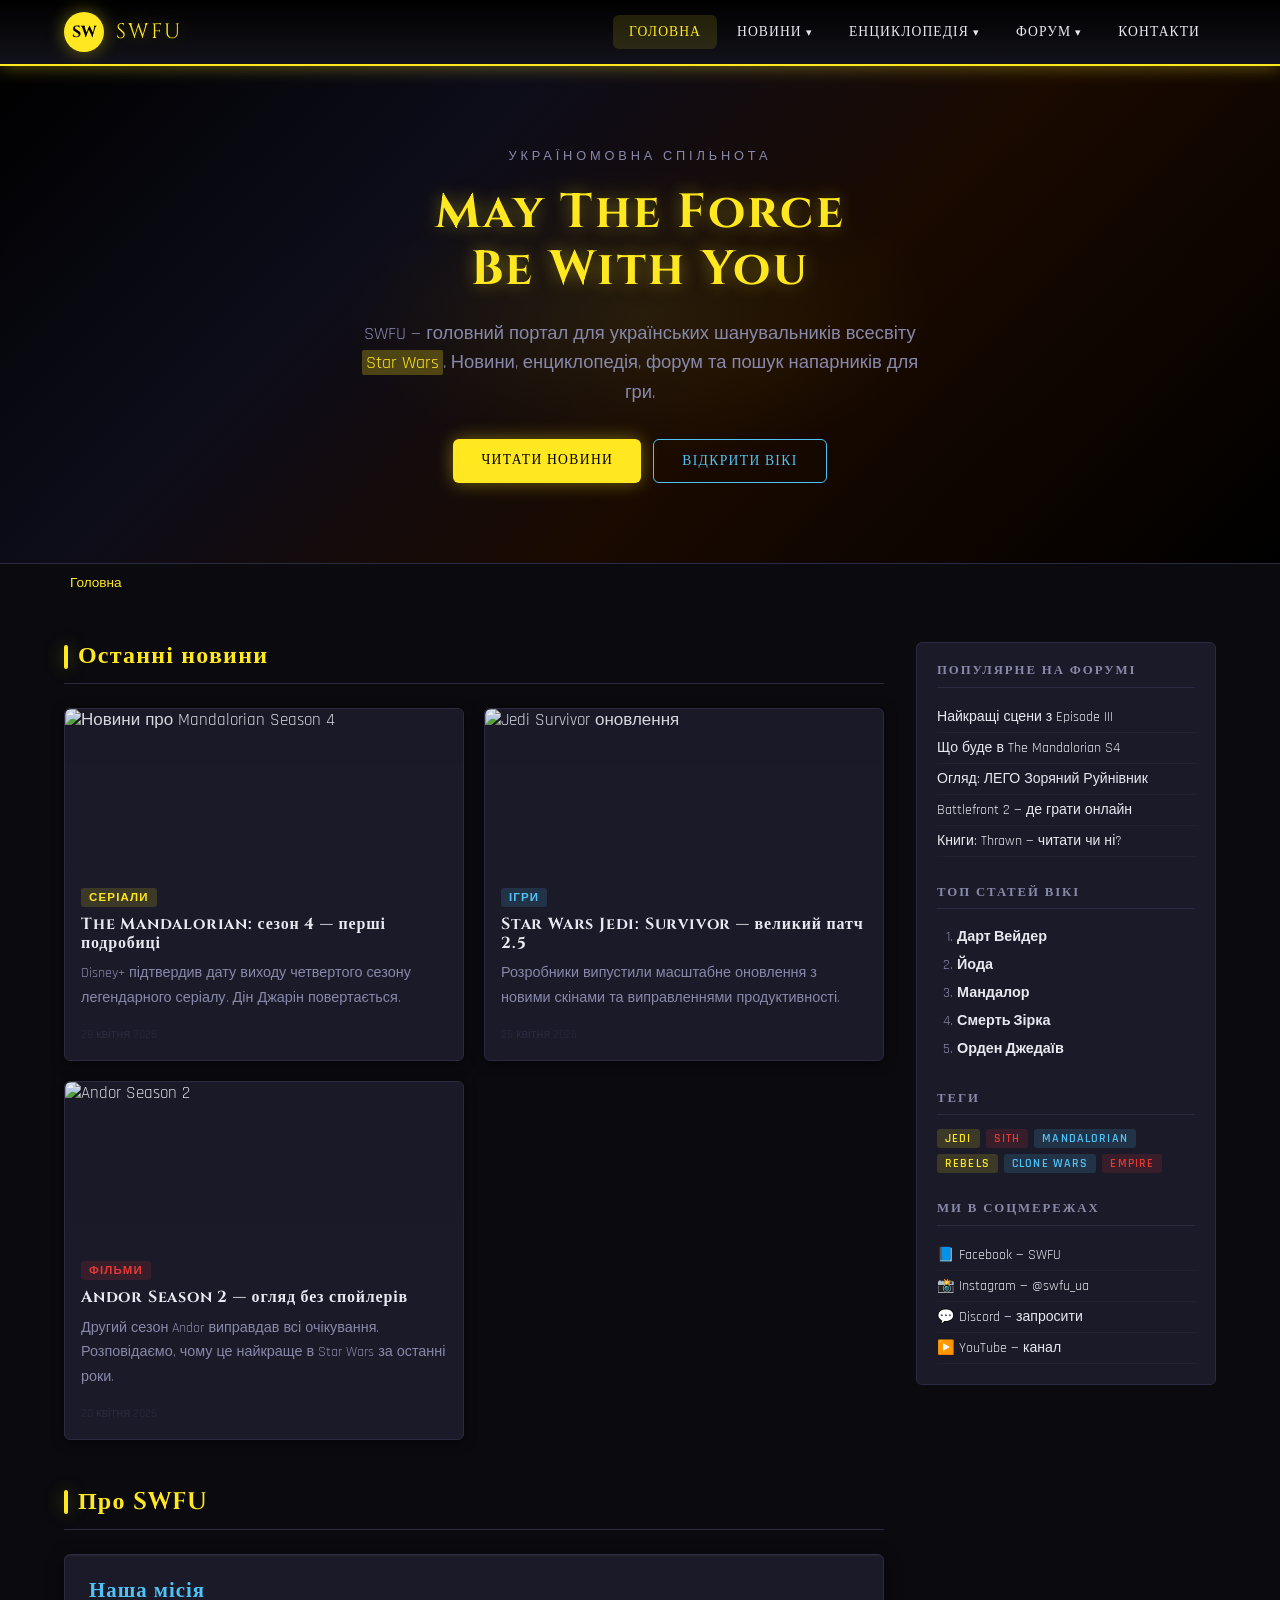
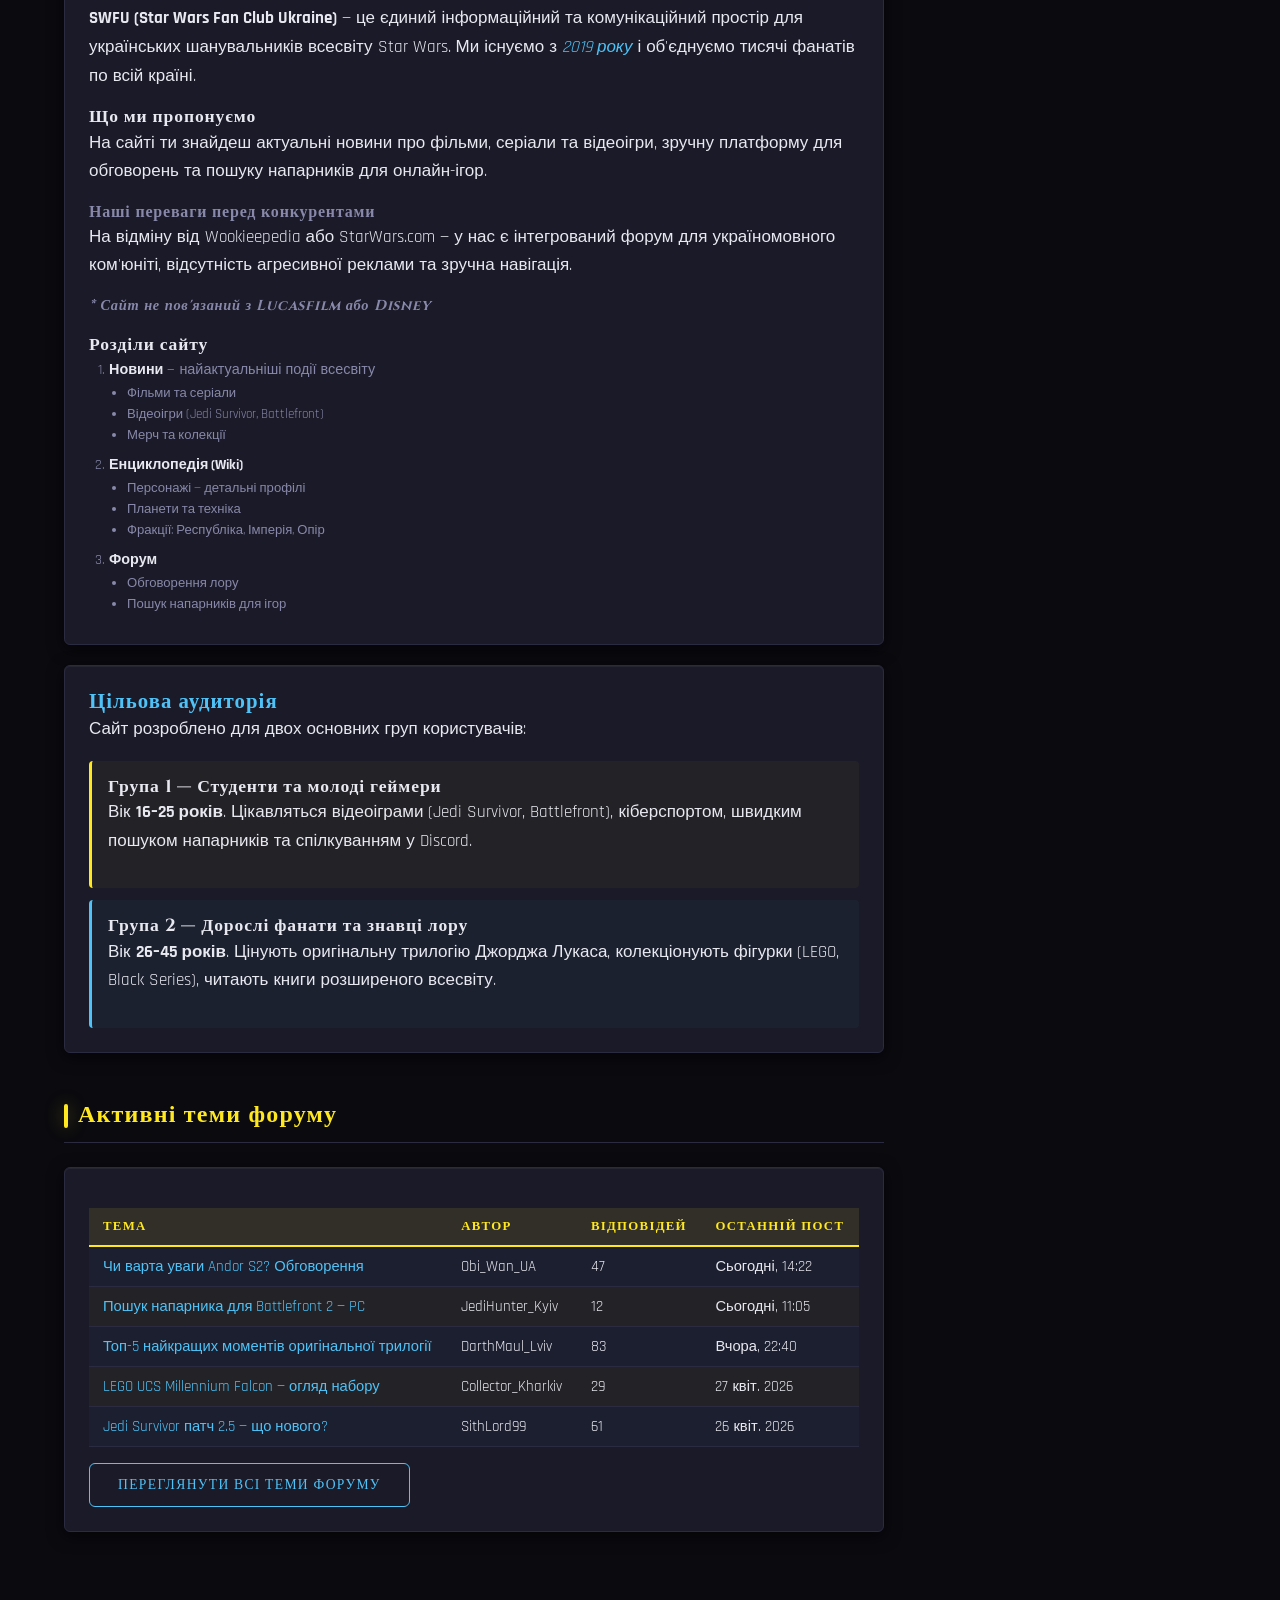
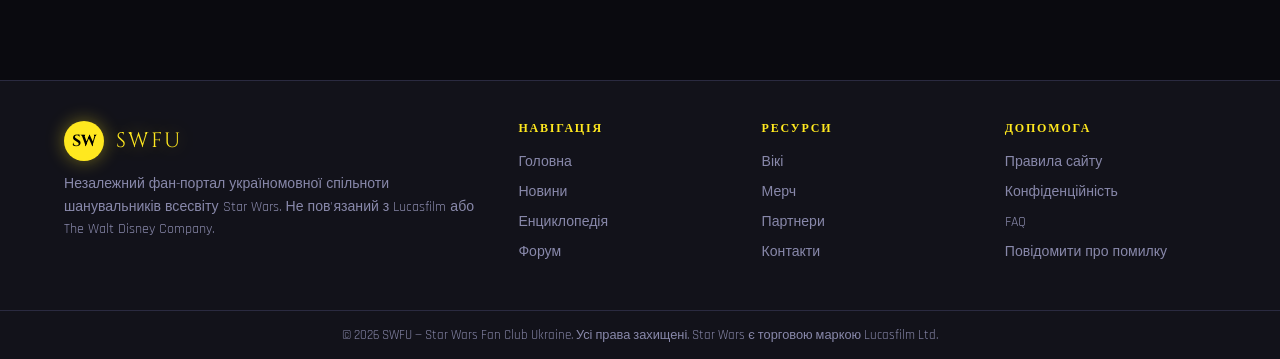
==== index.html @ 73c4479c "Add files via upload" ====
<!DOCTYPE html>
<html lang="uk">
<head>
  <!-- Мета-теги -->
  <meta charset="UTF-8">
  <meta name="viewport" content="width=device-width, initial-scale=1.0">
  <meta name="description" content="SWFU — офіційний фанклуб Star Wars в Україні. Новини, енциклопедія, форум для україномовної спільноти.">
  <meta name="keywords" content="Star Wars, Зоряні Війни, фанклуб, Україна, SWFU, Mandalorian, Jedi">
  <meta name="author" content="SWFU — Star Wars Fan Club Ukraine">
  <meta name="robots" content="index, follow">
  <meta property="og:title" content="SWFU — Star Wars Fan Club Ukraine">
  <meta property="og:description" content="Головний сайт україномовної спільноти шанувальників всесвіту Star Wars">
  <meta property="og:type" content="website">
  <meta http-equiv="X-UA-Compatible" content="IE=edge">

  <title>SWFU — Star Wars Fan Club Ukraine | Головна</title>

  <!-- Google Fonts -->
  <link rel="preconnect" href="https://fonts.googleapis.com">
  <link href="https://fonts.googleapis.com/css2?family=Cinzel:wght@400;700&family=Rajdhani:wght@400;500;600&display=swap" rel="stylesheet">

  <!-- Єдиний стиль для всіх сторінок -->
  <link rel="stylesheet" href="style.css">
</head>
<body>

  <!-- ШАПКА (header) -->
  <header class="site-header">
    <div class="header-inner">
      <a href="index.html" class="site-logo">
        <div class="logo-icon">SW</div>
        <span class="logo-text">SWFU</span>
      </a>

      <!-- НАВІГАЦІЯ з випадаючим меню (Блок 2) -->
      <nav class="site-nav" aria-label="Головне меню">
        <ul>
          <li>
            <a href="index.html" class="active">Головна</a>
          </li>

          <li class="has-dropdown">
            <a href="news.html">Новини</a>
            <ul class="dropdown">
              <li><a href="news.html#movies">Фільми та серіали</a></li>
              <li><a href="news.html#games">Відеоігри</a></li>
              <li><a href="news.html#merch">Мерч і колекції</a></li>
            </ul>
          </li>

          <li class="has-dropdown">
            <a href="wiki.html">Енциклопедія</a>
            <ul class="dropdown">
              <li><a href="wiki.html#characters">Персонажі</a></li>
              <li><a href="wiki.html#planets">Планети</a></li>
              <li><a href="wiki.html#factions">Фракції</a></li>
              <li><a href="wiki.html#tech">Техніка</a></li>
            </ul>
          </li>

          <li class="has-dropdown">
            <a href="index.html#forum">Форум</a>
            <ul class="dropdown">
              <li><a href="index.html#forum">Обговорення</a></li>
              <li><a href="index.html#forum">Пошук напарників</a></li>
            </ul>
          </li>

          <li>
            <a href="wiki.html#contact">Контакти</a>
          </li>
        </ul>
      </nav>
    </div>
  </header>

  <!-- HERO секція -->
  <section class="hero">
    <div class="hero-content">
      <p class="hero-eyebrow">Україномовна спільнота</p>
      <h1>May The Force<br>Be With You</h1>
      <p class="hero-lead intro-lead">
        SWFU — головний портал для українських шанувальників всесвіту
        <mark>Star Wars</mark>. Новини, енциклопедія, форум та пошук напарників для гри.
      </p>
      <div style="display:flex;gap:12px;justify-content:center;flex-wrap:wrap;">
        <a href="news.html" class="btn btn-primary">Читати новини</a>
        <a href="wiki.html" class="btn btn-outline">Відкрити вікі</a>
      </div>
    </div>
  </section>

  <!-- ХЛІБНІ КРИХТИ -->
  <nav class="breadcrumb" aria-label="Хлібні крихти">
    <span>Головна</span>
  </nav>

  <!-- ОСНОВНИЙ КОНТЕНТ -->
  <main class="site-main">
    <div class="content-with-sidebar">

      <!-- Ліва частина: основний контент -->
      <div>

        <!-- СЕКЦІЯ: Останні новини -->
        <section class="section" id="latest-news">
          <h2 class="section-title">Останні новини</h2>

          <div class="news-grid">

            <!-- Картка 1 -->
            <article class="news-card">
              <div class="news-card-media">
                <img
                  src="https://picsum.photos/seed/starwars1/400/200"
                  alt="Новини про Mandalorian Season 4"
                  class="news-card-img img-styled"
                  width="400" height="200">
              </div>
              <div class="news-card-body">
                <span class="news-card-tag badge badge-yellow">Серіали</span>
                <h3>The Mandalorian: сезон 4 — перші подробиці</h3>
                <p>Disney+ підтвердив дату виходу четвертого сезону легендарного серіалу. Дін Джарін повертається.</p>
                <span class="news-card-date">28 квітня 2026</span>
              </div>
            </article>

            <!-- Картка 2 -->
            <article class="news-card">
              <div class="news-card-media">
                <img
                  src="https://picsum.photos/seed/starwars2/400/200"
                  alt="Jedi Survivor оновлення"
                  class="news-card-img img-styled"
                  width="400" height="200">
              </div>
              <div class="news-card-body">
                <span class="news-card-tag badge badge-blue">Ігри</span>
                <h3>Star Wars Jedi: Survivor — великий патч 2.5</h3>
                <p>Розробники випустили масштабне оновлення з новими скінами та виправленнями продуктивності.</p>
                <span class="news-card-date">25 квітня 2026</span>
              </div>
            </article>

            <!-- Картка 3 -->
            <article class="news-card">
              <div class="news-card-media">
                <img
                  src="https://picsum.photos/seed/starwars3/400/200"
                  alt="Andor Season 2"
                  class="news-card-img img-styled"
                  width="400" height="200">
              </div>
              <div class="news-card-body">
                <span class="news-card-tag badge badge-red">Фільми</span>
                <h3>Andor Season 2 — огляд без спойлерів</h3>
                <p>Другий сезон Andor виправдав всі очікування. Розповідаємо, чому це найкраще в Star Wars за останні роки.</p>
                <span class="news-card-date">20 квітня 2026</span>
              </div>
            </article>

          </div>
        </section>

        <!-- СЕКЦІЯ: Про сайт (article + section) -->
        <section class="section" id="about">
          <h2 class="section-title">Про SWFU</h2>

          <div class="article-block shadow-box">
            <article>
              <h3>Наша місія</h3>
              <p>
                <strong>SWFU (Star Wars Fan Club Ukraine)</strong> — це єдиний інформаційний
                та комунікаційний простір для українських шанувальників всесвіту Star Wars.
                Ми існуємо з <em>2019 року</em> і об'єднуємо тисячі фанатів по всій країні.
              </p>

              <!-- Заголовки H4, H5, H6 -->
              <h4>Що ми пропонуємо</h4>
              <p>На сайті ти знайдеш актуальні новини про фільми, серіали та відеоігри,
              зручну платформу для обговорень та пошуку напарників для онлайн-ігор.</p>

              <h5>Наші переваги перед конкурентами</h5>
              <p>На відміну від Wookieepedia або StarWars.com — у нас є інтегрований форум
              для україномовного ком'юніті, відсутність агресивної реклами та зручна навігація.</p>

              <h6>* Сайт не пов'язаний з Lucasfilm або Disney</h6>

              <!-- Маркований список, вкладений у нумерований -->
              <h4 style="margin-top:20px;">Розділи сайту</h4>
              <ol class="ranked-list">
                <li>
                  <strong>Новини</strong> — найактуальніші події всесвіту
                  <ul>
                    <li>Фільми та серіали</li>
                    <li>Відеоігри (Jedi Survivor, Battlefront)</li>
                    <li>Мерч та колекції</li>
                  </ul>
                </li>
                <li>
                  <strong>Енциклопедія (Wiki)</strong>
                  <ul>
                    <li>Персонажі — детальні профілі</li>
                    <li>Планети та техніка</li>
                    <li>Фракції: Республіка, Імперія, Опір</li>
                  </ul>
                </li>
                <li>
                  <strong>Форум</strong>
                  <ul>
                    <li>Обговорення лору</li>
                    <li>Пошук напарників для ігор</li>
                  </ul>
                </li>
              </ol>
            </article>
          </div>

          <!-- Друга стаття -->
          <div class="article-block shadow-box" style="margin-top:20px;">
            <article>
              <h3>Цільова аудиторія</h3>
              <p>Сайт розроблено для двох основних груп користувачів:</p>

              <section style="margin-top:16px; padding:16px; background:rgba(255,232,31,0.04); border-radius:4px; border-left:3px solid var(--color-accent);">
                <h4>Група 1 — Студенти та молоді геймери</h4>
                <p>Вік <strong>16–25 років</strong>. Цікавляться відеоіграми
                (Jedi Survivor, Battlefront), кіберспортом, швидким пошуком напарників
                та спілкуванням у Discord.</p>
              </section>

              <section style="margin-top:12px; padding:16px; background:rgba(79,195,247,0.04); border-radius:4px; border-left:3px solid var(--color-accent2);">
                <h4>Група 2 — Дорослі фанати та знавці лору</h4>
                <p>Вік <strong>26–45 років</strong>. Цінують оригінальну трилогію
                Джорджа Лукаса, колекціонують фігурки (LEGO, Black Series),
                читають книги розширеного всесвіту.</p>
              </section>
            </article>
          </div>

        </section>

        <!-- СЕКЦІЯ: Форум (попередній вигляд) -->
        <section class="section" id="forum">
          <h2 class="section-title">Активні теми форуму</h2>

          <div class="article-block shadow-box">
            <table class="wiki-table">
              <thead>
                <tr>
                  <th>Тема</th>
                  <th>Автор</th>
                  <th>Відповідей</th>
                  <th>Останній пост</th>
                </tr>
              </thead>
              <tbody>
                <tr>
                  <td><a href="#">Чи варта уваги Andor S2? Обговорення</a></td>
                  <td>Obi_Wan_UA</td>
                  <td>47</td>
                  <td>Сьогодні, 14:22</td>
                </tr>
                <tr>
                  <td><a href="#">Пошук напарника для Battlefront 2 — PC</a></td>
                  <td>JediHunter_Kyiv</td>
                  <td>12</td>
                  <td>Сьогодні, 11:05</td>
                </tr>
                <tr>
                  <td><a href="#">Топ-5 найкращих моментів оригінальної трилогії</a></td>
                  <td>DarthMaul_Lviv</td>
                  <td>83</td>
                  <td>Вчора, 22:40</td>
                </tr>
                <tr>
                  <td><a href="#">LEGO UCS Millennium Falcon — огляд набору</a></td>
                  <td>Collector_Kharkiv</td>
                  <td>29</td>
                  <td>27 квіт. 2026</td>
                </tr>
                <tr>
                  <td><a href="#">Jedi Survivor патч 2.5 — що нового?</a></td>
                  <td>SithLord99</td>
                  <td>61</td>
                  <td>26 квіт. 2026</td>
                </tr>
              </tbody>
            </table>
            <div style="margin-top:16px;">
              <a href="#" class="btn btn-outline">Переглянути всі теми форуму</a>
            </div>
          </div>
        </section>

      </div><!-- /main content -->

      <!-- ASIDE: бічна панель -->
      <aside class="site-aside" aria-label="Бічна панель">

        <!-- Маркований список -->
        <div class="aside-block">
          <h4 class="aside-title">Популярне на форумі</h4>
          <ul class="aside-list">
            <li><a href="#">Найкращі сцени з Episode III</a></li>
            <li><a href="#">Що буде в The Mandalorian S4</a></li>
            <li><a href="#">Огляд: ЛЕГО Зоряний Руйнівник</a></li>
            <li><a href="#">Battlefront 2 — де грати онлайн</a></li>
            <li><a href="#">Книги: Thrawn — читати чи ні?</a></li>
          </ul>
        </div>

        <!-- Нумерований список -->
        <div class="aside-block">
          <h4 class="aside-title">Топ статей Вікі</h4>
          <ol class="ranked-list">
            <li><strong>Дарт Вейдер</strong></li>
            <li><strong>Йода</strong></li>
            <li><strong>Мандалор</strong></li>
            <li><strong>Смерть Зірка</strong></li>
            <li><strong>Орден Джедаїв</strong></li>
          </ol>
        </div>

        <!-- Теги -->
        <div class="aside-block">
          <h4 class="aside-title">Теги</h4>
          <div style="display:flex;flex-wrap:wrap;gap:6px;">
            <span class="badge badge-yellow">Jedi</span>
            <span class="badge badge-red">Sith</span>
            <span class="badge badge-blue">Mandalorian</span>
            <span class="badge badge-yellow">Rebels</span>
            <span class="badge badge-blue">Clone Wars</span>
            <span class="badge badge-red">Empire</span>
          </div>
        </div>

        <!-- Соцмережі -->
        <div class="aside-block">
          <h4 class="aside-title">Ми в соцмережах</h4>
          <ul class="aside-list">
            <li><a href="#">📘 Facebook — SWFU</a></li>
            <li><a href="#">📸 Instagram — @swfu_ua</a></li>
            <li><a href="#">💬 Discord — запросити</a></li>
            <li><a href="#">▶️ YouTube — канал</a></li>
          </ul>
        </div>

      </aside>

    </div><!-- /content-with-sidebar -->
  </main>

  <!-- ПІДВАЛ (footer) -->
  <footer class="site-footer">
    <div class="footer-grid">

      <div class="footer-brand">
        <div class="site-logo" style="margin-bottom:12px;">
          <div class="logo-icon">SW</div>
          <span class="logo-text">SWFU</span>
        </div>
        <p>Незалежний фан-портал україномовної спільноти шанувальників всесвіту Star Wars. Не пов'язаний з Lucasfilm або The Walt Disney Company.</p>
      </div>

      <div class="footer-col">
        <h5>Навігація</h5>
        <ul>
          <li><a href="index.html">Головна</a></li>
          <li><a href="news.html">Новини</a></li>
          <li><a href="wiki.html">Енциклопедія</a></li>
          <li><a href="index.html#forum">Форум</a></li>
        </ul>
      </div>

      <div class="footer-col">
        <h5>Ресурси</h5>
        <ul>
          <li><a href="wiki.html">Вікі</a></li>
          <li><a href="#">Мерч</a></li>
          <li><a href="#">Партнери</a></li>
          <li><a href="wiki.html#contact">Контакти</a></li>
        </ul>
      </div>

      <div class="footer-col">
        <h5>Допомога</h5>
        <ul>
          <li><a href="#">Правила сайту</a></li>
          <li><a href="#">Конфіденційність</a></li>
          <li><a href="#">FAQ</a></li>
          <li><a href="#">Повідомити про помилку</a></li>
        </ul>
      </div>

    </div>
    <div class="footer-bottom">
      © 2026 SWFU — Star Wars Fan Club Ukraine. Усі права захищені.
      Star Wars є торговою маркою Lucasfilm Ltd.
    </div>
  </footer>


<script>
  // Dropdown: відкривати/закривати по кліку, закривати при кліку поза меню
  document.querySelectorAll('.site-nav .has-dropdown > a').forEach(function(link) {
    link.addEventListener('click', function(e) {
      e.preventDefault();
      var parent = this.parentElement;
      var isOpen = parent.classList.contains('open');

      // Закрити всі інші відкриті підменю
      document.querySelectorAll('.site-nav .has-dropdown.open').forEach(function(el) {
        el.classList.remove('open');
      });

      // Якщо це підменю було закрите — відкрити його
      if (!isOpen) {
        parent.classList.add('open');
      }
    });
  });

  // Закривати підменю при кліку за межами навігації
  document.addEventListener('click', function(e) {
    if (!e.target.closest('.site-nav')) {
      document.querySelectorAll('.site-nav .has-dropdown.open').forEach(function(el) {
        el.classList.remove('open');
      });
    }
  });
</script>
</body>
</html>
---- style.css ----
/* ========================================
   SWFU - Star Wars Fan Club Ukraine
   style.css — єдиний стиль для всіх сторінок
   ======================================== */

/* --- CSS Змінні (кольорова схема) --- */
:root {
  --color-bg: #0a0a0f;
  --color-surface: #12121a;
  --color-card: #1a1a28;
  --color-border: #2a2a40;
  --color-accent: #ffe81f;      /* жовтий Star Wars */
  --color-accent2: #4fc3f7;     /* блакитний світловий меч */
  --color-red: #e53935;         /* червоний ситх */
  --color-text: #e8e8f0;
  --color-muted: #8888aa;
  --font-display: 'Cinzel', serif;
  --font-body: 'Rajdhani', sans-serif;
  --radius: 6px;
  --shadow: 0 4px 24px rgba(0,0,0,0.6);
  --glow-yellow: 0 0 18px rgba(255,232,31,0.4);
  --glow-blue:   0 0 18px rgba(79,195,247,0.4);
}

/* --- Скидання та базові стилі --- */
*, *::before, *::after {
  box-sizing: border-box;
  margin: 0;
  padding: 0;
}

/* Блок 3: Універсальний селектор * + дочірні селектори + псевдокласи */

/* Псевдоклас :root вже використано вище */
/* Псевдоклас :not() */
p:not(.intro-lead) {
  line-height: 1.7;
}

/* Дочірній селектор > */
.news-grid > .news-card {
  transition: transform 0.25s ease, box-shadow 0.25s ease;
}
.news-grid > .news-card:hover {
  transform: translateY(-4px);
  box-shadow: 0 8px 32px rgba(255,232,31,0.15);
}

/* Псевдоклас :nth-child */
.wiki-table tbody tr:nth-child(even) {
  background: rgba(255,232,31,0.04);
}
.wiki-table tbody tr:nth-child(odd) {
  background: rgba(79,195,247,0.03);
}

/* Псевдоклас :first-child / :last-child */
.breadcrumb > span:first-child::before {
  content: '';
}
.breadcrumb > span:last-child {
  color: var(--color-accent);
}

html {
  scroll-behavior: smooth;
}

body {
  background-color: var(--color-bg);
  color: var(--color-text);
  font-family: var(--font-body);
  font-size: 17px;
  min-height: 100vh;
  /* Блок 3: фонова текстура (зірки) */
  background-image:
    radial-gradient(1px 1px at 10% 20%, rgba(255,255,255,0.15) 0%, transparent 100%),
    radial-gradient(1px 1px at 30% 60%, rgba(255,255,255,0.10) 0%, transparent 100%),
    radial-gradient(1px 1px at 55% 15%, rgba(255,255,255,0.12) 0%, transparent 100%),
    radial-gradient(1px 1px at 75% 45%, rgba(255,255,255,0.08) 0%, transparent 100%),
    radial-gradient(1px 1px at 90% 80%, rgba(255,255,255,0.14) 0%, transparent 100%),
    radial-gradient(1px 1px at 20% 85%, rgba(255,255,255,0.09) 0%, transparent 100%);
  background-attachment: fixed;
}

/* --- Типографіка --- */
h1, h2, h3, h4, h5, h6 {
  font-family: var(--font-display);
  letter-spacing: 0.05em;
  line-height: 1.2;
}

h1 { font-size: 2.4rem; color: var(--color-accent); text-shadow: var(--glow-yellow); }
h2 { font-size: 1.8rem; color: var(--color-accent); }
h3 { font-size: 1.3rem; color: var(--color-accent2); }
h4 { font-size: 1.1rem; color: var(--color-text); }
h5 { font-size: 1rem;   color: var(--color-muted); }
h6 { font-size: 0.9rem; color: var(--color-muted); font-style: italic; }

p { margin-bottom: 1em; }

a {
  color: var(--color-accent2);
  text-decoration: none;
  transition: color 0.2s;
}
a:hover { color: var(--color-accent); text-decoration: underline; }

/* Псевдоклас :visited */
a:visited { color: #b39ddb; }

/* --- ШАПКА (header) --- */
.site-header {
  background: linear-gradient(180deg, #000 0%, var(--color-surface) 100%);
  border-bottom: 2px solid var(--color-accent);
  box-shadow: var(--glow-yellow);
  position: sticky;
  top: 0;
  z-index: 1000;
}

.header-inner {
  max-width: 1200px;
  margin: 0 auto;
  padding: 0 24px;
  display: flex;
  align-items: center;
  justify-content: space-between;
  height: 64px;
}

.site-logo {
  display: flex;
  align-items: center;
  gap: 12px;
  text-decoration: none;
}

.logo-icon {
  width: 40px;
  height: 40px;
  background: var(--color-accent);
  border-radius: 50%;
  display: flex;
  align-items: center;
  justify-content: center;
  font-family: var(--font-display);
  font-size: 1rem;
  color: #000;
  font-weight: 700;
  box-shadow: var(--glow-yellow);
}

.logo-text {
  font-family: var(--font-display);
  font-size: 1.3rem;
  color: var(--color-accent);
  text-shadow: var(--glow-yellow);
  letter-spacing: 0.12em;
}

/* --- НАВІГАЦІЯ з випадаючим меню (Блок 2) --- */
.site-nav ul {
  list-style: none;
  display: flex;
  gap: 4px;
}

.site-nav > ul > li {
  position: relative;
}

.site-nav > ul > li > a {
  display: block;
  padding: 8px 16px;
  color: var(--color-text);
  font-family: var(--font-display);
  font-size: 0.85rem;
  letter-spacing: 0.08em;
  text-transform: uppercase;
  border-radius: var(--radius);
  transition: background 0.2s, color 0.2s;
  text-decoration: none;
}

.site-nav > ul > li > a:hover,
.site-nav > ul > li > a.active {
  background: rgba(255,232,31,0.12);
  color: var(--color-accent);
}

/* Стрілка для підменю */
.site-nav > ul > li.has-dropdown > a::after {
  content: ' ▾';
  font-size: 0.7rem;
}

/* Випадаюче підменю */
.dropdown {
  display: none;
  position: absolute;
  top: calc(100% + 4px);
  left: 0;
  min-width: 180px;
  background: var(--color-card);
  border: 1px solid var(--color-border);
  border-top: 2px solid var(--color-accent);
  border-radius: 0 0 var(--radius) var(--radius);
  box-shadow: var(--shadow);
  z-index: 999;
  list-style: none;
}

.dropdown li a {
  display: block;
  padding: 10px 16px;
  color: var(--color-text);
  font-size: 0.9rem;
  transition: background 0.2s, color 0.2s;
  text-decoration: none;
}

.dropdown li a:hover {
  background: rgba(255,232,31,0.08);
  color: var(--color-accent);
}

/* Показати підменю при кліку — через JS клас .open */
.site-nav > ul > li.has-dropdown.open .dropdown {
  display: block;
}

/* Стрілка повертається коли відкрито */
.site-nav > ul > li.has-dropdown.open > a::after {
  content: ' ▴';
}

/* --- ХЛІБНІ КРИХТИ --- */
.breadcrumb {
  max-width: 1200px;
  margin: 0 auto;
  padding: 10px 24px;
  font-size: 0.85rem;
  color: var(--color-muted);
  display: flex;
  gap: 6px;
  align-items: center;
}

.breadcrumb > span::before {
  content: '/ ';
  margin-right: 6px;
  color: var(--color-border);
}

/* --- HERO СЕКЦІЯ --- */
.hero {
  position: relative;
  overflow: hidden;
  /* Блок 3: градієнт на hero */
  background: linear-gradient(135deg,
    #000 0%,
    #0d0d1a 30%,
    #1a0a00 60%,
    #000 100%);
  border-bottom: 1px solid var(--color-border);
  padding: 80px 24px;
  text-align: center;
}

/* Блок 3: Псевдоелемент з градієнтним овалом */
.hero::before {
  content: '';
  position: absolute;
  top: 50%;
  left: 50%;
  transform: translate(-50%, -50%);
  width: 600px;
  height: 300px;
  background: radial-gradient(ellipse,
    rgba(255,232,31,0.08) 0%,
    rgba(255,232,31,0.02) 50%,
    transparent 70%);
  pointer-events: none;
}

.hero-content {
  position: relative;
  max-width: 800px;
  margin: 0 auto;
}

.hero-eyebrow {
  font-size: 0.8rem;
  letter-spacing: 0.3em;
  text-transform: uppercase;
  color: var(--color-muted);
  margin-bottom: 16px;
}

.hero h1 {
  font-size: 3rem;
  margin-bottom: 20px;
}

.hero-lead {
  font-size: 1.15rem;
  color: var(--color-muted);
  max-width: 560px;
  margin: 0 auto 32px;
  line-height: 1.6;
}

/* Кнопки */
.btn {
  display: inline-block;
  padding: 12px 28px;
  border-radius: var(--radius);
  font-family: var(--font-display);
  font-size: 0.85rem;
  letter-spacing: 0.1em;
  text-transform: uppercase;
  cursor: pointer;
  border: none;
  transition: all 0.25s;
  text-decoration: none;
}

.btn-primary {
  background: var(--color-accent);
  color: #000;
  box-shadow: var(--glow-yellow);
}

.btn-primary:hover {
  background: #fff;
  color: #000;
  box-shadow: 0 0 28px rgba(255,232,31,0.6);
  text-decoration: none;
}

.btn-outline {
  background: transparent;
  color: var(--color-accent2);
  border: 1px solid var(--color-accent2);
}

.btn-outline:hover {
  background: rgba(79,195,247,0.1);
  box-shadow: var(--glow-blue);
  text-decoration: none;
}

/* --- ОСНОВНИЙ КОНТЕНТ --- */
.site-main {
  max-width: 1200px;
  margin: 0 auto;
  padding: 40px 24px;
}

/* Макет з aside */
.content-with-sidebar {
  display: grid;
  grid-template-columns: 1fr 300px;
  gap: 32px;
  align-items: start;
}

/* --- СЕКЦІЇ --- */
.section {
  margin-bottom: 48px;
}

.section-title {
  font-size: 1.5rem;
  margin-bottom: 24px;
  padding-bottom: 12px;
  border-bottom: 1px solid var(--color-border);
  display: flex;
  align-items: center;
  gap: 10px;
}

.section-title::before {
  content: '';
  display: block;
  width: 4px;
  height: 1.5rem;
  background: var(--color-accent);
  border-radius: 2px;
  box-shadow: var(--glow-yellow);
}

/* --- КАРТКИ НОВИН --- */
.news-grid {
  display: grid;
  grid-template-columns: repeat(auto-fill, minmax(280px, 1fr));
  gap: 20px;
}

.news-card {
  background: var(--color-card);
  border: 1px solid var(--color-border);
  border-radius: var(--radius);
  overflow: hidden;
  /* Блок 3: тінь */
  box-shadow: 0 2px 12px rgba(0,0,0,0.5);
}

.news-card-img {
  width: 100%;
  height: 160px;
  object-fit: cover;
  display: block;
  /* Блок 3: прозорість + градієнт */
  opacity: 0.85;
  transition: opacity 0.3s;
}

.news-card:hover .news-card-img {
  opacity: 1;
}

/* Блок 3: градієнт поверх зображення через псевдоелемент */
.news-card-media {
  position: relative;
  overflow: hidden;
}

.news-card-media::after {
  content: '';
  position: absolute;
  bottom: 0; left: 0; right: 0;
  height: 60px;
  background: linear-gradient(transparent, var(--color-card));
  pointer-events: none;
}

.news-card-body {
  padding: 16px;
}

.news-card-tag {
  display: inline-block;
  font-size: 0.7rem;
  letter-spacing: 0.15em;
  text-transform: uppercase;
  padding: 3px 8px;
  border-radius: 2px;
  background: rgba(255,232,31,0.12);
  color: var(--color-accent);
  margin-bottom: 8px;
}

.news-card h3 {
  font-size: 1rem;
  margin-bottom: 8px;
  color: var(--color-text);
}

.news-card p {
  font-size: 0.9rem;
  color: var(--color-muted);
  margin-bottom: 12px;
}

.news-card-date {
  font-size: 0.78rem;
  color: var(--color-border);
}

/* --- ASIDE (бічна панель) --- */
.site-aside {
  background: var(--color-card);
  border: 1px solid var(--color-border);
  border-radius: var(--radius);
  padding: 20px;
}

.aside-block {
  margin-bottom: 28px;
}

.aside-block:last-child {
  margin-bottom: 0;
}

.aside-title {
  font-family: var(--font-display);
  font-size: 0.8rem;
  letter-spacing: 0.15em;
  text-transform: uppercase;
  color: var(--color-muted);
  padding-bottom: 8px;
  border-bottom: 1px solid var(--color-border);
  margin-bottom: 14px;
}

/* Списки */
ul.aside-list {
  list-style: none;
  padding: 0;
}

ul.aside-list li {
  padding: 6px 0;
  border-bottom: 1px solid rgba(255,255,255,0.04);
  font-size: 0.9rem;
}

ul.aside-list li a {
  color: var(--color-text);
  font-size: 0.88rem;
}

ul.aside-list li a:hover {
  color: var(--color-accent);
}

/* Нумерований список */
ol.ranked-list {
  padding-left: 20px;
  font-size: 0.9rem;
  color: var(--color-text);
}

ol.ranked-list li {
  padding: 5px 0;
  color: var(--color-muted);
}

ol.ranked-list li strong {
  color: var(--color-text);
}

/* Маркований список, вкладений у нумерований */
ol.ranked-list li ul {
  list-style: disc;
  padding-left: 18px;
  margin-top: 4px;
}

ol.ranked-list li ul li {
  font-size: 0.82rem;
  color: var(--color-muted);
  padding: 2px 0;
}

/* --- ARTICLE --- */
.article-block {
  background: var(--color-card);
  border: 1px solid var(--color-border);
  border-radius: var(--radius);
  padding: 24px;
  margin-bottom: 20px;
  /* Блок 3: тінь на картках */
  box-shadow: 0 2px 16px rgba(0,0,0,0.4);
}

.article-block:hover {
  border-color: rgba(255,232,31,0.3);
  /* Блок 3: тінь при ховері */
  box-shadow: 0 4px 24px rgba(255,232,31,0.08);
  transition: all 0.3s;
}

/* --- ТАБЛИЦЯ --- */
.wiki-table {
  width: 100%;
  border-collapse: collapse;
  font-size: 0.92rem;
  margin: 16px 0;
}

.wiki-table th {
  background: rgba(255,232,31,0.1);
  color: var(--color-accent);
  font-family: var(--font-display);
  font-size: 0.8rem;
  letter-spacing: 0.1em;
  text-transform: uppercase;
  padding: 10px 14px;
  text-align: left;
  border-bottom: 2px solid var(--color-accent);
}

.wiki-table td {
  padding: 10px 14px;
  border-bottom: 1px solid var(--color-border);
  vertical-align: top;
}

.wiki-table tr:hover td {
  background: rgba(255,255,255,0.03);
}

/* --- ФОРМА (Блок 2) --- */
.contact-form {
  background: var(--color-card);
  border: 1px solid var(--color-border);
  border-radius: var(--radius);
  padding: 32px;
  max-width: 640px;
}

.form-group {
  margin-bottom: 20px;
}

.form-group label {
  display: block;
  font-size: 0.82rem;
  letter-spacing: 0.1em;
  text-transform: uppercase;
  color: var(--color-muted);
  margin-bottom: 6px;
}

.form-group input,
.form-group select,
.form-group textarea {
  width: 100%;
  background: var(--color-surface);
  border: 1px solid var(--color-border);
  border-radius: var(--radius);
  padding: 10px 14px;
  color: var(--color-text);
  font-family: var(--font-body);
  font-size: 0.95rem;
  outline: none;
  transition: border-color 0.2s, box-shadow 0.2s;
}

.form-group input:focus,
.form-group select:focus,
.form-group textarea:focus {
  border-color: var(--color-accent2);
  box-shadow: 0 0 0 3px rgba(79,195,247,0.15);
}

/* Псевдоклас :valid / :invalid */
.form-group input:valid:not(:placeholder-shown) {
  border-color: #4caf50;
}

.form-group input:invalid:not(:placeholder-shown) {
  border-color: var(--color-red);
}

.form-group textarea {
  resize: vertical;
  min-height: 100px;
}

/* --- IFRAME (Блок 2) --- */
.iframe-wrapper {
  border: 2px solid var(--color-border);
  border-radius: var(--radius);
  overflow: hidden;
  margin: 16px 0;
  background: #000;
}

.iframe-wrapper iframe {
  width: 100%;
  height: 400px;
  border: none;
  display: block;
}

/* --- SECTION (загальні стилі) --- */
section.content-section {
  padding: 32px 0;
  border-bottom: 1px solid var(--color-border);
}

section.content-section:last-child {
  border-bottom: none;
}

/* --- ПІДВАЛ (footer) --- */
.site-footer {
  background: var(--color-surface);
  border-top: 1px solid var(--color-border);
  margin-top: 60px;
}

.footer-grid {
  max-width: 1200px;
  margin: 0 auto;
  padding: 40px 24px;
  display: grid;
  grid-template-columns: 2fr 1fr 1fr 1fr;
  gap: 32px;
}

.footer-brand p {
  font-size: 0.88rem;
  color: var(--color-muted);
  margin-top: 12px;
  line-height: 1.6;
}

.footer-col h5 {
  font-family: var(--font-display);
  font-size: 0.75rem;
  letter-spacing: 0.15em;
  text-transform: uppercase;
  color: var(--color-accent);
  margin-bottom: 14px;
}

.footer-col ul {
  list-style: none;
}

.footer-col ul li {
  margin-bottom: 8px;
}

.footer-col ul li a {
  color: var(--color-muted);
  font-size: 0.88rem;
  transition: color 0.2s;
  text-decoration: none;
}

.footer-col ul li a:hover {
  color: var(--color-accent);
}

.footer-bottom {
  border-top: 1px solid var(--color-border);
  text-align: center;
  padding: 16px 24px;
  font-size: 0.8rem;
  color: var(--color-muted);
}

/* --- Блок 3: Клас для зображень з градієнтом, тінню, прозорістю --- */
.img-styled {
  border-radius: var(--radius);
  box-shadow:
    0 8px 32px rgba(0,0,0,0.7),
    0 0 24px rgba(255,232,31,0.12);
  opacity: 0.92;
  transition: opacity 0.3s, box-shadow 0.3s, transform 0.3s;
  display: block;
}

.img-styled:hover {
  opacity: 1;
  box-shadow:
    0 12px 48px rgba(0,0,0,0.8),
    0 0 36px rgba(255,232,31,0.25);
  transform: scale(1.02);
}

/* Клас для тексту з градієнтом */
.text-gradient {
  background: linear-gradient(90deg, var(--color-accent) 0%, var(--color-accent2) 100%);
  -webkit-background-clip: text;
  -webkit-text-fill-color: transparent;
  background-clip: text;
}

/* Клас для блоку з тінню */
.shadow-box {
  box-shadow:
    0 4px 16px rgba(0,0,0,0.5),
    inset 0 1px 0 rgba(255,255,255,0.05);
}

/* --- Мітки / badges --- */
.badge {
  display: inline-block;
  padding: 2px 8px;
  border-radius: 3px;
  font-size: 0.72rem;
  letter-spacing: 0.1em;
  text-transform: uppercase;
  font-weight: 600;
}

.badge-yellow { background: rgba(255,232,31,0.15); color: var(--color-accent); }
.badge-blue   { background: rgba(79,195,247,0.15);  color: var(--color-accent2); }
.badge-red    { background: rgba(229,57,53,0.15);   color: var(--color-red); }

/* --- Форматування тексту --- */
strong { color: var(--color-text); font-weight: 700; }
em     { color: var(--color-accent2); font-style: italic; }
mark   {
  background: rgba(255,232,31,0.25);
  color: var(--color-accent);
  padding: 1px 4px;
  border-radius: 2px;
}

/* --- Фон сторінки (колір + картинка через CSS) --- */
.page-bg-alt {
  background-color: var(--color-surface);
}

/* --- Адаптивність --- */
@media (max-width: 900px) {
  .content-with-sidebar {
    grid-template-columns: 1fr;
  }

  .footer-grid {
    grid-template-columns: 1fr 1fr;
  }

  .hero h1 { font-size: 2rem; }
}

@media (max-width: 600px) {
  .footer-grid {
    grid-template-columns: 1fr;
  }

  .header-inner {
    flex-wrap: wrap;
    height: auto;
    padding: 12px 16px;
    gap: 8px;
  }

  .site-nav ul {
    flex-wrap: wrap;
  }

  .hero { padding: 48px 16px; }
  .site-main { padding: 24px 16px; }
}



/* --- ВИПРАВЛЕННЯ ДЛЯ ВИПАДАЮЧОГО МЕНЮ --- */

/* 1. Робимо батьківські пункти (з класом has-dropdown) "якорями" */
.site-nav ul li.has-dropdown {
    position: relative !important;
}

/* 2. Налаштовуємо випадаючий список */
.site-nav ul li .dropdown {
    display: none; /* Ховаємо за замовчуванням */
    position: absolute !important;
    top: 100% !important; /* Опускаємо рівно під кнопку */
    left: 0 !important; /* Вирівнюємо по лівому краю кнопки */
    min-width: 220px;
    background-color: #1a1a24; /* Темний фон */
    padding: 10px 0;
    box-shadow: 0 8px 16px rgba(0,0,0,0.8);
    border-radius: 4px;
    z-index: 1000;
}

/* 3. Змушуємо пункти підменю йти в стовпчик, а не в рядок */
.site-nav ul li .dropdown li {
    display: block !important;
    margin: 0;
    padding: 0;
}

/* 4. Показуємо меню при наведенні */
.site-nav ul li.has-dropdown:hover .dropdown {
    display: block !important;
}
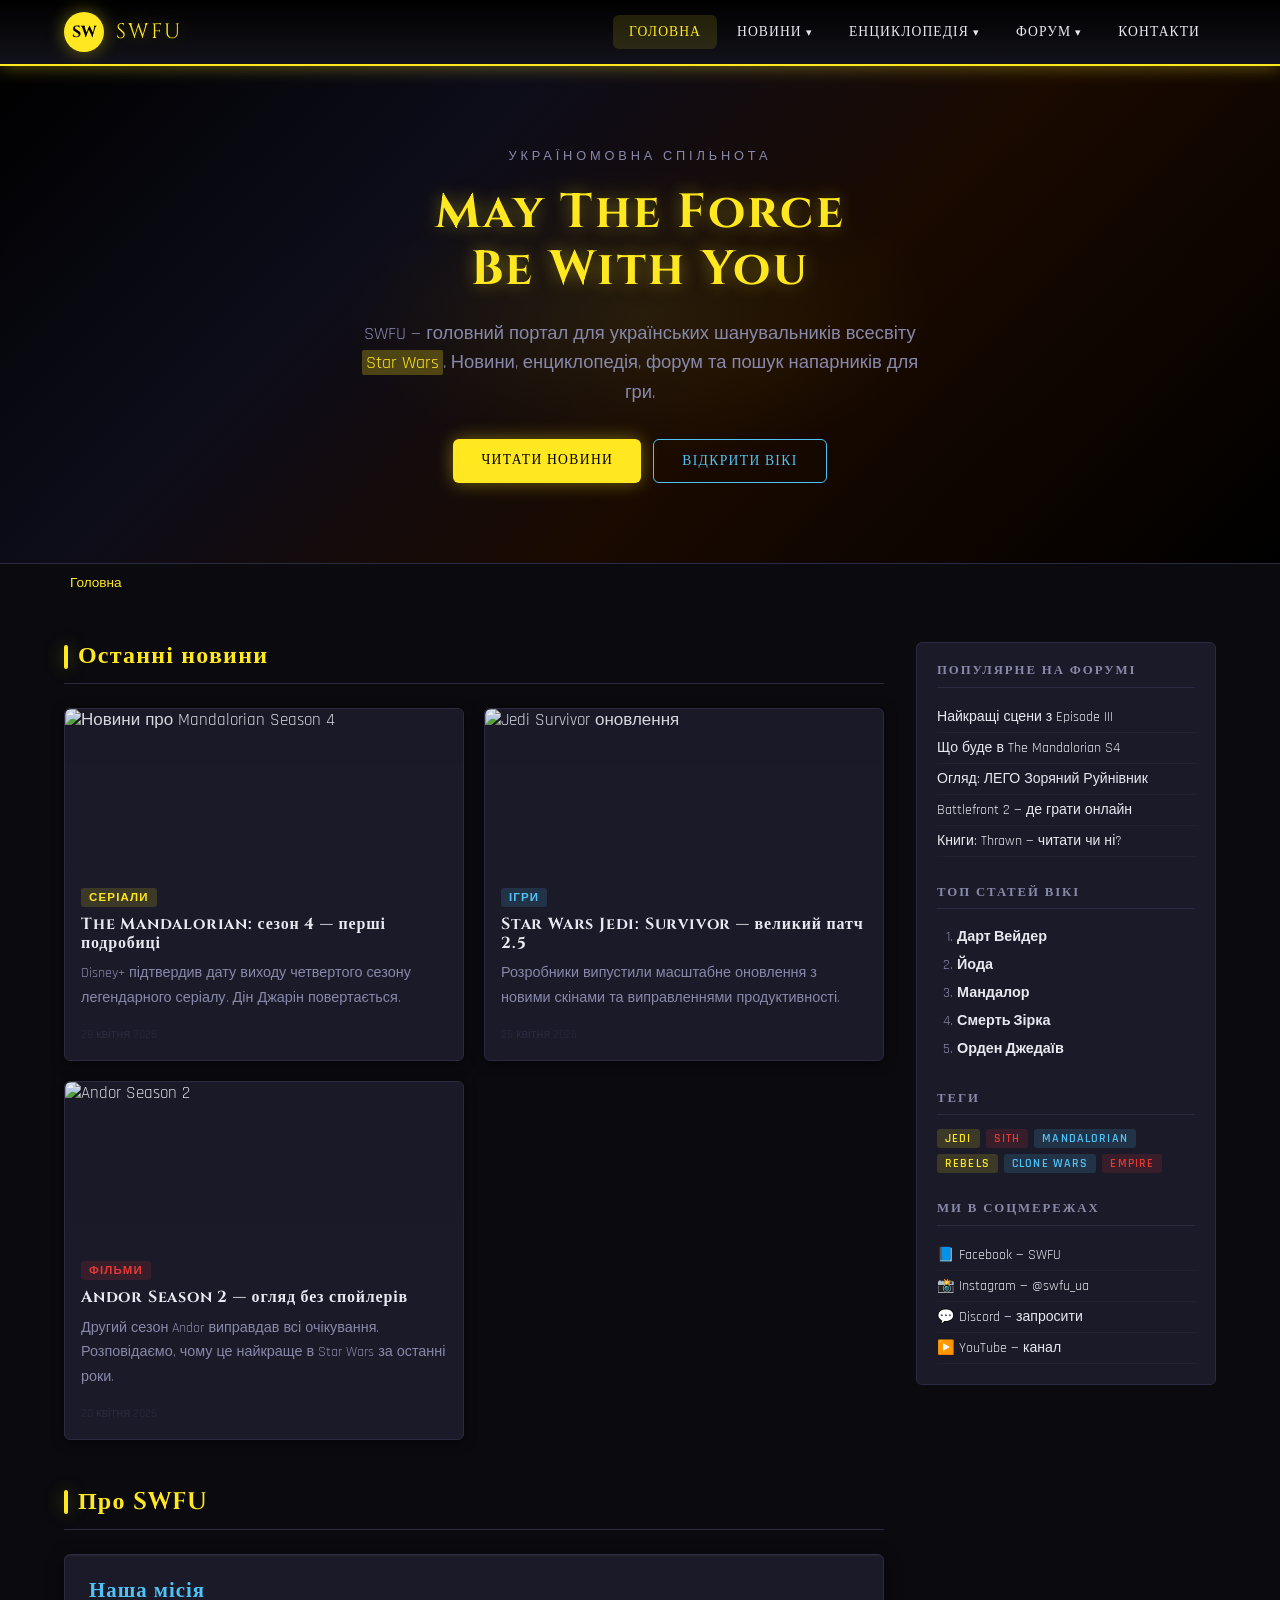
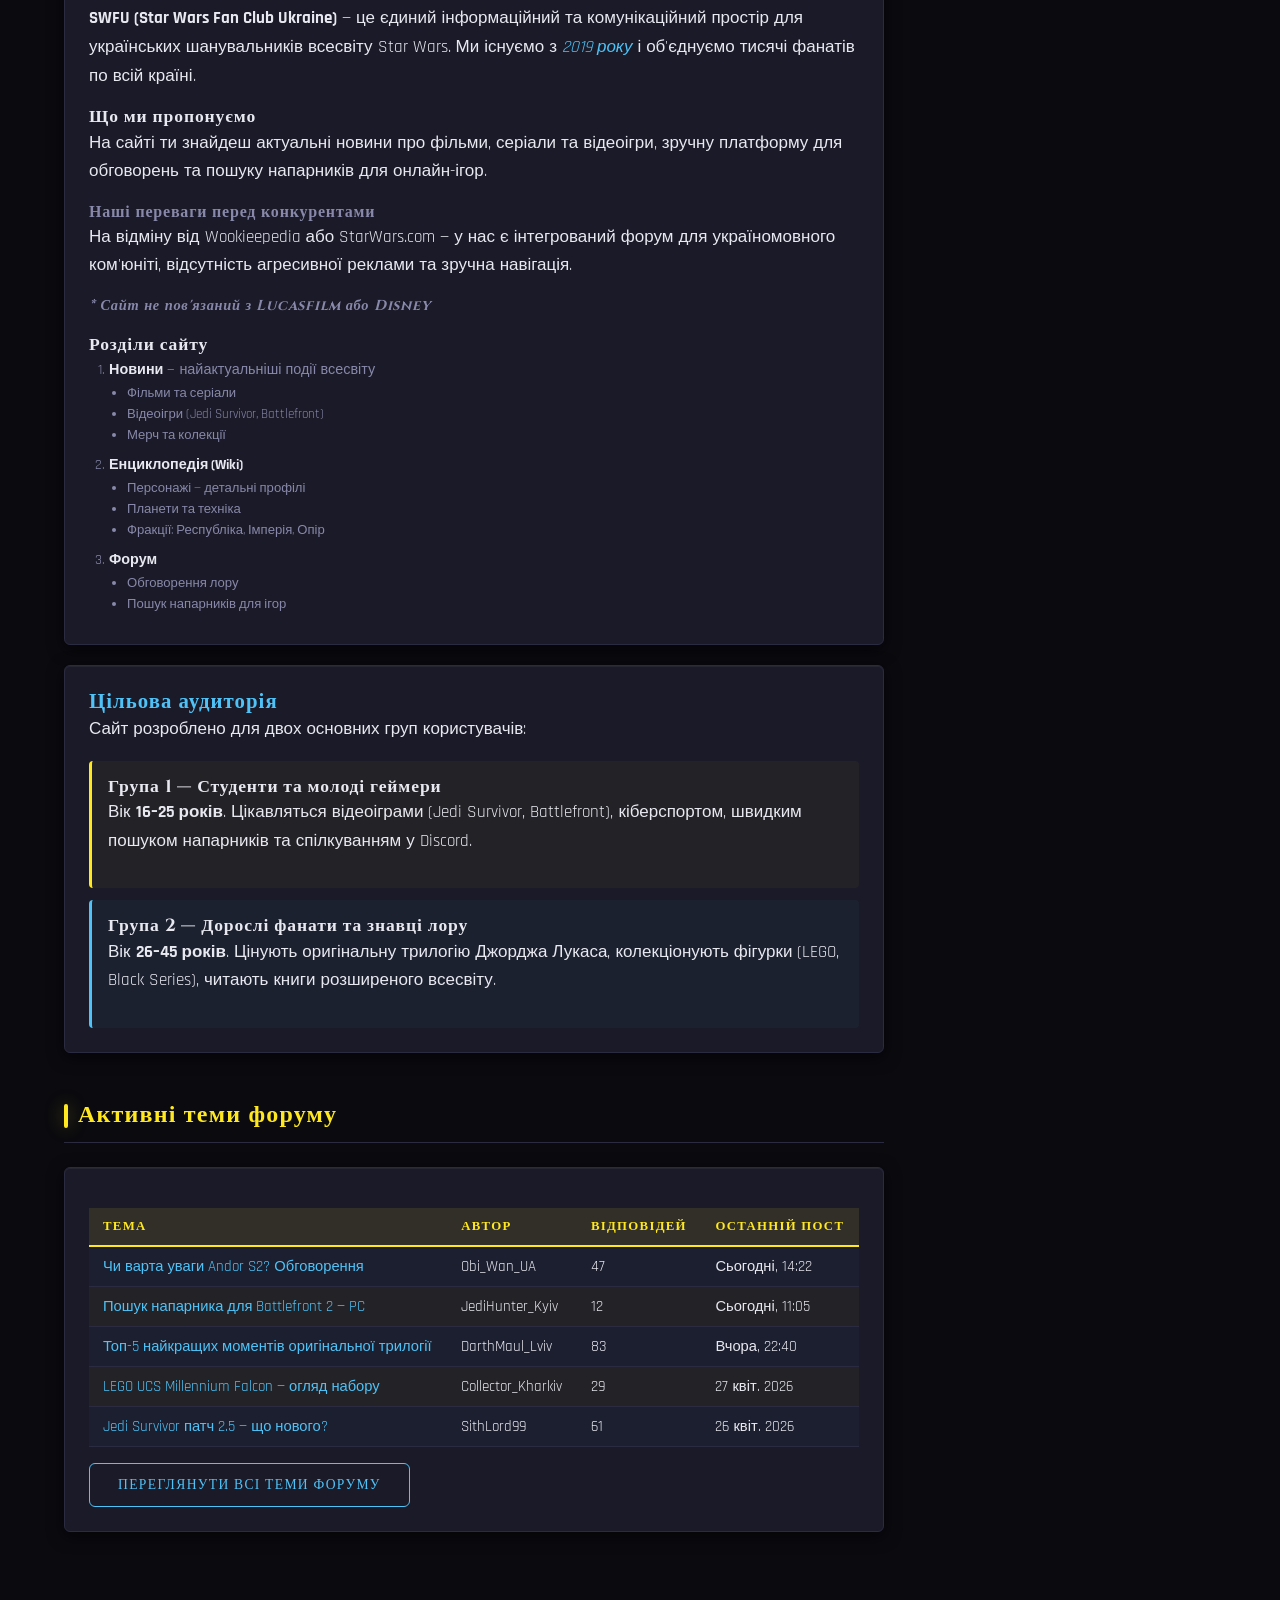
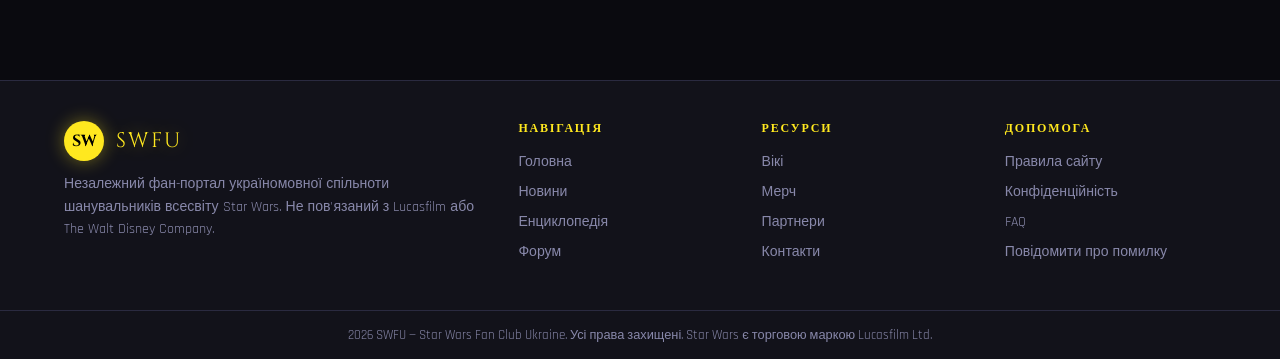
==== commit b9cd9491: "Add files via upload" ====
--- a/index.html
+++ b/index.html
@@ -1,434 +1,500 @@
-<!DOCTYPE html>
+<!doctype html>
 <html lang="uk">
-<head>
-  <!-- Мета-теги -->
-  <meta charset="UTF-8">
-  <meta name="viewport" content="width=device-width, initial-scale=1.0">
-  <meta name="description" content="SWFU — офіційний фанклуб Star Wars в Україні. Новини, енциклопедія, форум для україномовної спільноти.">
-  <meta name="keywords" content="Star Wars, Зоряні Війни, фанклуб, Україна, SWFU, Mandalorian, Jedi">
-  <meta name="author" content="SWFU — Star Wars Fan Club Ukraine">
-  <meta name="robots" content="index, follow">
-  <meta property="og:title" content="SWFU — Star Wars Fan Club Ukraine">
-  <meta property="og:description" content="Головний сайт україномовної спільноти шанувальників всесвіту Star Wars">
-  <meta property="og:type" content="website">
-  <meta http-equiv="X-UA-Compatible" content="IE=edge">
-
-  <title>SWFU — Star Wars Fan Club Ukraine | Головна</title>
-
-  <!-- Google Fonts -->
-  <link rel="preconnect" href="https://fonts.googleapis.com">
-  <link href="https://fonts.googleapis.com/css2?family=Cinzel:wght@400;700&family=Rajdhani:wght@400;500;600&display=swap" rel="stylesheet">
-
-  <!-- Єдиний стиль для всіх сторінок -->
-  <link rel="stylesheet" href="style.css">
-</head>
-<body>
-
-  <!-- ШАПКА (header) -->
-  <header class="site-header">
-    <div class="header-inner">
-      <a href="index.html" class="site-logo">
-        <div class="logo-icon">SW</div>
-        <span class="logo-text">SWFU</span>
-      </a>
-
-      <!-- НАВІГАЦІЯ з випадаючим меню (Блок 2) -->
-      <nav class="site-nav" aria-label="Головне меню">
-        <ul>
-          <li>
-            <a href="index.html" class="active">Головна</a>
-          </li>
-
-          <li class="has-dropdown">
-            <a href="news.html">Новини</a>
-            <ul class="dropdown">
-              <li><a href="news.html#movies">Фільми та серіали</a></li>
-              <li><a href="news.html#games">Відеоігри</a></li>
-              <li><a href="news.html#merch">Мерч і колекції</a></li>
+  <head>
+    <!-- Мета-теги -->
+    <meta charset="UTF-8" />
+    <meta name="viewport" content="width=device-width, initial-scale=1.0" />
+    <meta
+      name="description"
+      content="SWFU — офіційний фанклуб Star Wars в Україні. Новини, енциклопедія, форум для україномовної спільноти."
+    />
+    <meta
+      name="keywords"
+      content="Star Wars, Зоряні Війни, фанклуб, Україна, SWFU, Mandalorian, Jedi"
+    />
+    <meta name="author" content="SWFU — Star Wars Fan Club Ukraine" />
+    <meta name="robots" content="index, follow" />
+    <meta property="og:title" content="SWFU — Star Wars Fan Club Ukraine" />
+    <meta
+      property="og:description"
+      content="Головний сайт україномовної спільноти шанувальників всесвіту Star Wars"
+    />
+    <meta property="og:type" content="website" />
+    <meta http-equiv="X-UA-Compatible" content="IE=edge" />
+
+    <title>SWFU — Star Wars Fan Club Ukraine | Головна</title>
+
+    <!-- шріфти гугла -->
+    <link rel="preconnect" href="https://fonts.googleapis.com" />
+    <link
+      href="https://fonts.googleapis.com/css2?family=Cinzel:wght@400;700&family=Rajdhani:wght@400;500;600&display=swap"
+      rel="stylesheet"
+    />
+
+    <!-- стиль -->
+    <link rel="stylesheet" href="style.css" />
+  </head>
+  <body>
+    <!-- хедер -->
+    <header class="site-header">
+      <div class="header-inner">
+        <a href="index.html" class="site-logo">
+          <div class="logo-icon">SW</div>
+          <span class="logo-text">SWFU</span>
+        </a>
+
+        <!--нав випадаюче (Блок 2) -->
+        <nav class="site-nav" aria-label="Головне меню">
+          <ul>
+            <li>
+              <a href="index.html" class="active">Головна</a>
+            </li>
+
+            <li class="has-dropdown">
+              <a href="news.html">Новини</a>
+              <ul class="dropdown">
+                <li><a href="news.html#movies">Фільми та серіали</a></li>
+                <li><a href="news.html#games">Відеоігри</a></li>
+                <li><a href="news.html#merch">Мерч і колекції</a></li>
+              </ul>
+            </li>
+
+            <li class="has-dropdown">
+              <a href="wiki.html">Енциклопедія</a>
+              <ul class="dropdown">
+                <li><a href="wiki.html#characters">Персонажі</a></li>
+                <li><a href="wiki.html#planets">Планети</a></li>
+                <li><a href="wiki.html#factions">Фракції</a></li>
+                <li><a href="wiki.html#tech">Техніка</a></li>
+              </ul>
+            </li>
+
+            <li class="has-dropdown">
+              <a href="index.html#forum">Форум</a>
+              <ul class="dropdown">
+                <li><a href="index.html#forum">Обговорення</a></li>
+                <li><a href="index.html#forum">Пошук напарників</a></li>
+              </ul>
+            </li>
+
+            <li>
+              <a href="wiki.html#contact">Контакти</a>
+            </li>
+          </ul>
+        </nav>
+      </div>
+    </header>
+
+    <!-- HERO -->
+    <section class="hero">
+      <div class="hero-content">
+        <p class="hero-eyebrow">Україномовна спільнота</p>
+        <h1>May The Force<br />Be With You</h1>
+        <p class="hero-lead intro-lead">
+          SWFU — головний портал для українських шанувальників всесвіту
+          <mark>Star Wars</mark>. Новини, енциклопедія, форум та пошук
+          напарників для гри.
+        </p>
+        <div
+          style="
+            display: flex;
+            gap: 12px;
+            justify-content: center;
+            flex-wrap: wrap;
+          "
+        >
+          <a href="news.html" class="btn btn-primary">Читати новини</a>
+          <a href="wiki.html" class="btn btn-outline">Відкрити вікі</a>
+        </div>
+      </div>
+    </section>
+
+    <!-- крошкі -->
+    <nav class="breadcrumb" aria-label="Хлібні крихти">
+      <span>Головна</span>
+    </nav>
+
+    <!-- мейн -->
+    <main class="site-main">
+      <div class="content-with-sidebar">
+        <!-- ліва частина: основний контент -->
+        <div>
+          <!-- ласт ньюс -->
+          <section class="section" id="latest-news">
+            <h2 class="section-title">Останні новини</h2>
+
+            <div class="news-grid">
+              <!-- Картка 1 -->
+              <article class="news-card">
+                <div class="news-card-media">
+                  <img
+                    src="https://picsum.photos/seed/starwars1/400/200"
+                    alt="Новини про Mandalorian Season 4"
+                    class="news-card-img img-styled"
+                    width="400"
+                    height="200"
+                  />
+                </div>
+                <div class="news-card-body">
+                  <span class="news-card-tag badge badge-yellow">Серіали</span>
+                  <h3>The Mandalorian: сезон 4 — перші подробиці</h3>
+                  <p>
+                    Disney+ підтвердив дату виходу четвертого сезону
+                    легендарного серіалу. Дін Джарін повертається.
+                  </p>
+                  <span class="news-card-date">28 квітня 2026</span>
+                </div>
+              </article>
+
+              <!-- Картка 2 -->
+              <article class="news-card">
+                <div class="news-card-media">
+                  <img
+                    src="https://picsum.photos/seed/starwars2/400/200"
+                    alt="Jedi Survivor оновлення"
+                    class="news-card-img img-styled"
+                    width="400"
+                    height="200"
+                  />
+                </div>
+                <div class="news-card-body">
+                  <span class="news-card-tag badge badge-blue">Ігри</span>
+                  <h3>Star Wars Jedi: Survivor — великий патч 2.5</h3>
+                  <p>
+                    Розробники випустили масштабне оновлення з новими скінами та
+                    виправленнями продуктивності.
+                  </p>
+                  <span class="news-card-date">25 квітня 2026</span>
+                </div>
+              </article>
+
+              <!-- Картка 3 -->
+              <article class="news-card">
+                <div class="news-card-media">
+                  <img
+                    src="https://picsum.photos/seed/starwars3/400/200"
+                    alt="Andor Season 2"
+                    class="news-card-img img-styled"
+                    width="400"
+                    height="200"
+                  />
+                </div>
+                <div class="news-card-body">
+                  <span class="news-card-tag badge badge-red">Фільми</span>
+                  <h3>Andor Season 2 — огляд без спойлерів</h3>
+                  <p>
+                    Другий сезон Andor виправдав всі очікування. Розповідаємо,
+                    чому це найкраще в Star Wars за останні роки.
+                  </p>
+                  <span class="news-card-date">20 квітня 2026</span>
+                </div>
+              </article>
+            </div>
+          </section>
+
+          <!-- Про SWFU -->
+          <section class="section" id="about">
+            <h2 class="section-title">Про SWFU</h2>
+
+            <div class="article-block shadow-box">
+              <article>
+                <h3>Наша місія</h3>
+                <p>
+                  <strong>SWFU (Star Wars Fan Club Ukraine)</strong> — це єдиний
+                  інформаційний та комунікаційний простір для українських
+                  шанувальників всесвіту Star Wars. Ми існуємо з
+                  <em>2019 року</em> і об'єднуємо тисячі фанатів по всій країні.
+                </p>
+
+                <!-- Заголовки H4, H5, H6 -->
+                <h4>Що ми пропонуємо</h4>
+                <p>
+                  На сайті ти знайдеш актуальні новини про фільми, серіали та
+                  відеоігри, зручну платформу для обговорень та пошуку
+                  напарників для онлайн-ігор.
+                </p>
+
+                <h5>Наші переваги перед конкурентами</h5>
+                <p>
+                  На відміну від Wookieepedia або StarWars.com — у нас є
+                  інтегрований форум для україномовного ком'юніті, відсутність
+                  агресивної реклами та зручна навігація.
+                </p>
+
+                <h6>* Сайт не пов'язаний з Lucasfilm або Disney</h6>
+
+                <!-- Маркований список, вкладений у нумерований -->
+                <h4 style="margin-top: 20px">Розділи сайту</h4>
+                <ol class="ranked-list">
+                  <li>
+                    <strong>Новини</strong> — найактуальніші події всесвіту
+                    <ul>
+                      <li>Фільми та серіали</li>
+                      <li>Відеоігри (Jedi Survivor, Battlefront)</li>
+                      <li>Мерч та колекції</li>
+                    </ul>
+                  </li>
+                  <li>
+                    <strong>Енциклопедія (Wiki)</strong>
+                    <ul>
+                      <li>Персонажі — детальні профілі</li>
+                      <li>Планети та техніка</li>
+                      <li>Фракції: Республіка, Імперія, Опір</li>
+                    </ul>
+                  </li>
+                  <li>
+                    <strong>Форум</strong>
+                    <ul>
+                      <li>Обговорення лору</li>
+                      <li>Пошук напарників для ігор</li>
+                    </ul>
+                  </li>
+                </ol>
+              </article>
+            </div>
+
+            <!-- стаття 2 -->
+            <div class="article-block shadow-box" style="margin-top: 20px">
+              <article>
+                <h3>Цільова аудиторія</h3>
+                <p>Сайт розроблено для двох основних груп користувачів:</p>
+
+                <section
+                  style="
+                    margin-top: 16px;
+                    padding: 16px;
+                    background: rgba(255, 232, 31, 0.04);
+                    border-radius: 4px;
+                    border-left: 3px solid var(--color-accent);
+                  "
+                >
+                  <h4>Група 1 — Студенти та молоді геймери</h4>
+                  <p>
+                    Вік <strong>16–25 років</strong>. Цікавляться відеоіграми
+                    (Jedi Survivor, Battlefront), кіберспортом, швидким пошуком
+                    напарників та спілкуванням у Discord.
+                  </p>
+                </section>
+
+                <section
+                  style="
+                    margin-top: 12px;
+                    padding: 16px;
+                    background: rgba(79, 195, 247, 0.04);
+                    border-radius: 4px;
+                    border-left: 3px solid var(--color-accent2);
+                  "
+                >
+                  <h4>Група 2 — Дорослі фанати та знавці лору</h4>
+                  <p>
+                    Вік <strong>26–45 років</strong>. Цінують оригінальну
+                    трилогію Джорджа Лукаса, колекціонують фігурки (LEGO, Black
+                    Series), читають книги розширеного всесвіту.
+                  </p>
+                </section>
+              </article>
+            </div>
+          </section>
+
+          <!-- форум -->
+          <section class="section" id="forum">
+            <h2 class="section-title">Активні теми форуму</h2>
+
+            <div class="article-block shadow-box">
+              <table class="wiki-table">
+                <thead>
+                  <tr>
+                    <th>Тема</th>
+                    <th>Автор</th>
+                    <th>Відповідей</th>
+                    <th>Останній пост</th>
+                  </tr>
+                </thead>
+                <tbody>
+                  <tr>
+                    <td>
+                      <a href="#">Чи варта уваги Andor S2? Обговорення</a>
+                    </td>
+                    <td>Obi_Wan_UA</td>
+                    <td>47</td>
+                    <td>Сьогодні, 14:22</td>
+                  </tr>
+                  <tr>
+                    <td>
+                      <a href="#">Пошук напарника для Battlefront 2 — PC</a>
+                    </td>
+                    <td>JediHunter_Kyiv</td>
+                    <td>12</td>
+                    <td>Сьогодні, 11:05</td>
+                  </tr>
+                  <tr>
+                    <td>
+                      <a href="#"
+                        >Топ-5 найкращих моментів оригінальної трилогії</a
+                      >
+                    </td>
+                    <td>DarthMaul_Lviv</td>
+                    <td>83</td>
+                    <td>Вчора, 22:40</td>
+                  </tr>
+                  <tr>
+                    <td>
+                      <a href="#">LEGO UCS Millennium Falcon — огляд набору</a>
+                    </td>
+                    <td>Collector_Kharkiv</td>
+                    <td>29</td>
+                    <td>27 квіт. 2026</td>
+                  </tr>
+                  <tr>
+                    <td><a href="#">Jedi Survivor патч 2.5 — що нового?</a></td>
+                    <td>SithLord99</td>
+                    <td>61</td>
+                    <td>26 квіт. 2026</td>
+                  </tr>
+                </tbody>
+              </table>
+              <div style="margin-top: 16px">
+                <a href="#" class="btn btn-outline"
+                  >Переглянути всі теми форуму</a
+                >
+              </div>
+            </div>
+          </section>
+        </div>
+
+        <!-- ASIDE панель з боку -->
+        <aside class="site-aside" aria-label="Бічна панель">
+          <!-- Марксписок -->
+          <div class="aside-block">
+            <h4 class="aside-title">Популярне на форумі</h4>
+            <ul class="aside-list">
+              <li><a href="#">Найкращі сцени з Episode III</a></li>
+              <li><a href="#">Що буде в The Mandalorian S4</a></li>
+              <li><a href="#">Огляд: ЛЕГО Зоряний Руйнівник</a></li>
+              <li><a href="#">Battlefront 2 — де грати онлайн</a></li>
+              <li><a href="#">Книги: Thrawn — читати чи ні?</a></li>
             </ul>
-          </li>
-
-          <li class="has-dropdown">
-            <a href="wiki.html">Енциклопедія</a>
-            <ul class="dropdown">
-              <li><a href="wiki.html#characters">Персонажі</a></li>
-              <li><a href="wiki.html#planets">Планети</a></li>
-              <li><a href="wiki.html#factions">Фракції</a></li>
-              <li><a href="wiki.html#tech">Техніка</a></li>
-            </ul>
-          </li>
-
-          <li class="has-dropdown">
-            <a href="index.html#forum">Форум</a>
-            <ul class="dropdown">
-              <li><a href="index.html#forum">Обговорення</a></li>
-              <li><a href="index.html#forum">Пошук напарників</a></li>
-            </ul>
-          </li>
-
-          <li>
-            <a href="wiki.html#contact">Контакти</a>
-          </li>
-        </ul>
-      </nav>
-    </div>
-  </header>
-
-  <!-- HERO секція -->
-  <section class="hero">
-    <div class="hero-content">
-      <p class="hero-eyebrow">Україномовна спільнота</p>
-      <h1>May The Force<br>Be With You</h1>
-      <p class="hero-lead intro-lead">
-        SWFU — головний портал для українських шанувальників всесвіту
-        <mark>Star Wars</mark>. Новини, енциклопедія, форум та пошук напарників для гри.
-      </p>
-      <div style="display:flex;gap:12px;justify-content:center;flex-wrap:wrap;">
-        <a href="news.html" class="btn btn-primary">Читати новини</a>
-        <a href="wiki.html" class="btn btn-outline">Відкрити вікі</a>
-      </div>
-    </div>
-  </section>
-
-  <!-- ХЛІБНІ КРИХТИ -->
-  <nav class="breadcrumb" aria-label="Хлібні крихти">
-    <span>Головна</span>
-  </nav>
-
-  <!-- ОСНОВНИЙ КОНТЕНТ -->
-  <main class="site-main">
-    <div class="content-with-sidebar">
-
-      <!-- Ліва частина: основний контент -->
-      <div>
-
-        <!-- СЕКЦІЯ: Останні новини -->
-        <section class="section" id="latest-news">
-          <h2 class="section-title">Останні новини</h2>
-
-          <div class="news-grid">
-
-            <!-- Картка 1 -->
-            <article class="news-card">
-              <div class="news-card-media">
-                <img
-                  src="https://picsum.photos/seed/starwars1/400/200"
-                  alt="Новини про Mandalorian Season 4"
-                  class="news-card-img img-styled"
-                  width="400" height="200">
-              </div>
-              <div class="news-card-body">
-                <span class="news-card-tag badge badge-yellow">Серіали</span>
-                <h3>The Mandalorian: сезон 4 — перші подробиці</h3>
-                <p>Disney+ підтвердив дату виходу четвертого сезону легендарного серіалу. Дін Джарін повертається.</p>
-                <span class="news-card-date">28 квітня 2026</span>
-              </div>
-            </article>
-
-            <!-- Картка 2 -->
-            <article class="news-card">
-              <div class="news-card-media">
-                <img
-                  src="https://picsum.photos/seed/starwars2/400/200"
-                  alt="Jedi Survivor оновлення"
-                  class="news-card-img img-styled"
-                  width="400" height="200">
-              </div>
-              <div class="news-card-body">
-                <span class="news-card-tag badge badge-blue">Ігри</span>
-                <h3>Star Wars Jedi: Survivor — великий патч 2.5</h3>
-                <p>Розробники випустили масштабне оновлення з новими скінами та виправленнями продуктивності.</p>
-                <span class="news-card-date">25 квітня 2026</span>
-              </div>
-            </article>
-
-            <!-- Картка 3 -->
-            <article class="news-card">
-              <div class="news-card-media">
-                <img
-                  src="https://picsum.photos/seed/starwars3/400/200"
-                  alt="Andor Season 2"
-                  class="news-card-img img-styled"
-                  width="400" height="200">
-              </div>
-              <div class="news-card-body">
-                <span class="news-card-tag badge badge-red">Фільми</span>
-                <h3>Andor Season 2 — огляд без спойлерів</h3>
-                <p>Другий сезон Andor виправдав всі очікування. Розповідаємо, чому це найкраще в Star Wars за останні роки.</p>
-                <span class="news-card-date">20 квітня 2026</span>
-              </div>
-            </article>
-
           </div>
-        </section>
-
-        <!-- СЕКЦІЯ: Про сайт (article + section) -->
-        <section class="section" id="about">
-          <h2 class="section-title">Про SWFU</h2>
-
-          <div class="article-block shadow-box">
-            <article>
-              <h3>Наша місія</h3>
-              <p>
-                <strong>SWFU (Star Wars Fan Club Ukraine)</strong> — це єдиний інформаційний
-                та комунікаційний простір для українських шанувальників всесвіту Star Wars.
-                Ми існуємо з <em>2019 року</em> і об'єднуємо тисячі фанатів по всій країні.
-              </p>
-
-              <!-- Заголовки H4, H5, H6 -->
-              <h4>Що ми пропонуємо</h4>
-              <p>На сайті ти знайдеш актуальні новини про фільми, серіали та відеоігри,
-              зручну платформу для обговорень та пошуку напарників для онлайн-ігор.</p>
-
-              <h5>Наші переваги перед конкурентами</h5>
-              <p>На відміну від Wookieepedia або StarWars.com — у нас є інтегрований форум
-              для україномовного ком'юніті, відсутність агресивної реклами та зручна навігація.</p>
-
-              <h6>* Сайт не пов'язаний з Lucasfilm або Disney</h6>
-
-              <!-- Маркований список, вкладений у нумерований -->
-              <h4 style="margin-top:20px;">Розділи сайту</h4>
-              <ol class="ranked-list">
-                <li>
-                  <strong>Новини</strong> — найактуальніші події всесвіту
-                  <ul>
-                    <li>Фільми та серіали</li>
-                    <li>Відеоігри (Jedi Survivor, Battlefront)</li>
-                    <li>Мерч та колекції</li>
-                  </ul>
-                </li>
-                <li>
-                  <strong>Енциклопедія (Wiki)</strong>
-                  <ul>
-                    <li>Персонажі — детальні профілі</li>
-                    <li>Планети та техніка</li>
-                    <li>Фракції: Республіка, Імперія, Опір</li>
-                  </ul>
-                </li>
-                <li>
-                  <strong>Форум</strong>
-                  <ul>
-                    <li>Обговорення лору</li>
-                    <li>Пошук напарників для ігор</li>
-                  </ul>
-                </li>
-              </ol>
-            </article>
+
+          <!-- Нум список -->
+          <div class="aside-block">
+            <h4 class="aside-title">Топ статей Вікі</h4>
+            <ol class="ranked-list">
+              <li><strong>Дарт Вейдер</strong></li>
+              <li><strong>Йода</strong></li>
+              <li><strong>Мандалор</strong></li>
+              <li><strong>Смерть Зірка</strong></li>
+              <li><strong>Орден Джедаїв</strong></li>
+            </ol>
           </div>
 
-          <!-- Друга стаття -->
-          <div class="article-block shadow-box" style="margin-top:20px;">
-            <article>
-              <h3>Цільова аудиторія</h3>
-              <p>Сайт розроблено для двох основних груп користувачів:</p>
-
-              <section style="margin-top:16px; padding:16px; background:rgba(255,232,31,0.04); border-radius:4px; border-left:3px solid var(--color-accent);">
-                <h4>Група 1 — Студенти та молоді геймери</h4>
-                <p>Вік <strong>16–25 років</strong>. Цікавляться відеоіграми
-                (Jedi Survivor, Battlefront), кіберспортом, швидким пошуком напарників
-                та спілкуванням у Discord.</p>
-              </section>
-
-              <section style="margin-top:12px; padding:16px; background:rgba(79,195,247,0.04); border-radius:4px; border-left:3px solid var(--color-accent2);">
-                <h4>Група 2 — Дорослі фанати та знавці лору</h4>
-                <p>Вік <strong>26–45 років</strong>. Цінують оригінальну трилогію
-                Джорджа Лукаса, колекціонують фігурки (LEGO, Black Series),
-                читають книги розширеного всесвіту.</p>
-              </section>
-            </article>
-          </div>
-
-        </section>
-
-        <!-- СЕКЦІЯ: Форум (попередній вигляд) -->
-        <section class="section" id="forum">
-          <h2 class="section-title">Активні теми форуму</h2>
-
-          <div class="article-block shadow-box">
-            <table class="wiki-table">
-              <thead>
-                <tr>
-                  <th>Тема</th>
-                  <th>Автор</th>
-                  <th>Відповідей</th>
-                  <th>Останній пост</th>
-                </tr>
-              </thead>
-              <tbody>
-                <tr>
-                  <td><a href="#">Чи варта уваги Andor S2? Обговорення</a></td>
-                  <td>Obi_Wan_UA</td>
-                  <td>47</td>
-                  <td>Сьогодні, 14:22</td>
-                </tr>
-                <tr>
-                  <td><a href="#">Пошук напарника для Battlefront 2 — PC</a></td>
-                  <td>JediHunter_Kyiv</td>
-                  <td>12</td>
-                  <td>Сьогодні, 11:05</td>
-                </tr>
-                <tr>
-                  <td><a href="#">Топ-5 найкращих моментів оригінальної трилогії</a></td>
-                  <td>DarthMaul_Lviv</td>
-                  <td>83</td>
-                  <td>Вчора, 22:40</td>
-                </tr>
-                <tr>
-                  <td><a href="#">LEGO UCS Millennium Falcon — огляд набору</a></td>
-                  <td>Collector_Kharkiv</td>
-                  <td>29</td>
-                  <td>27 квіт. 2026</td>
-                </tr>
-                <tr>
-                  <td><a href="#">Jedi Survivor патч 2.5 — що нового?</a></td>
-                  <td>SithLord99</td>
-                  <td>61</td>
-                  <td>26 квіт. 2026</td>
-                </tr>
-              </tbody>
-            </table>
-            <div style="margin-top:16px;">
-              <a href="#" class="btn btn-outline">Переглянути всі теми форуму</a>
+          <!-- Теги -->
+          <div class="aside-block">
+            <h4 class="aside-title">Теги</h4>
+            <div style="display: flex; flex-wrap: wrap; gap: 6px">
+              <span class="badge badge-yellow">Jedi</span>
+              <span class="badge badge-red">Sith</span>
+              <span class="badge badge-blue">Mandalorian</span>
+              <span class="badge badge-yellow">Rebels</span>
+              <span class="badge badge-blue">Clone Wars</span>
+              <span class="badge badge-red">Empire</span>
             </div>
           </div>
-        </section>
-
-      </div><!-- /main content -->
-
-      <!-- ASIDE: бічна панель -->
-      <aside class="site-aside" aria-label="Бічна панель">
-
-        <!-- Маркований список -->
-        <div class="aside-block">
-          <h4 class="aside-title">Популярне на форумі</h4>
-          <ul class="aside-list">
-            <li><a href="#">Найкращі сцени з Episode III</a></li>
-            <li><a href="#">Що буде в The Mandalorian S4</a></li>
-            <li><a href="#">Огляд: ЛЕГО Зоряний Руйнівник</a></li>
-            <li><a href="#">Battlefront 2 — де грати онлайн</a></li>
-            <li><a href="#">Книги: Thrawn — читати чи ні?</a></li>
+
+          <!-- Соцмережі -->
+          <div class="aside-block">
+            <h4 class="aside-title">Ми в соцмережах</h4>
+            <ul class="aside-list">
+              <li><a href="#">📘 Facebook — SWFU</a></li>
+              <li><a href="#">📸 Instagram — @swfu_ua</a></li>
+              <li><a href="#">💬 Discord — запросити</a></li>
+              <li><a href="#">▶️ YouTube — канал</a></li>
+            </ul>
+          </div>
+        </aside>
+      </div>
+    </main>
+
+    <!-- футер -->
+    <footer class="site-footer">
+      <div class="footer-grid">
+        <div class="footer-brand">
+          <div class="site-logo" style="margin-bottom: 12px">
+            <div class="logo-icon">SW</div>
+            <span class="logo-text">SWFU</span>
+          </div>
+          <p>
+            Незалежний фан-портал україномовної спільноти шанувальників всесвіту
+            Star Wars. Не пов'язаний з Lucasfilm або The Walt Disney Company.
+          </p>
+        </div>
+
+        <div class="footer-col">
+          <h5>Навігація</h5>
+          <ul>
+            <li><a href="index.html">Головна</a></li>
+            <li><a href="news.html">Новини</a></li>
+            <li><a href="wiki.html">Енциклопедія</a></li>
+            <li><a href="index.html#forum">Форум</a></li>
           </ul>
         </div>
 
-        <!-- Нумерований список -->
-        <div class="aside-block">
-          <h4 class="aside-title">Топ статей Вікі</h4>
-          <ol class="ranked-list">
-            <li><strong>Дарт Вейдер</strong></li>
-            <li><strong>Йода</strong></li>
-            <li><strong>Мандалор</strong></li>
-            <li><strong>Смерть Зірка</strong></li>
-            <li><strong>Орден Джедаїв</strong></li>
-          </ol>
-        </div>
-
-        <!-- Теги -->
-        <div class="aside-block">
-          <h4 class="aside-title">Теги</h4>
-          <div style="display:flex;flex-wrap:wrap;gap:6px;">
-            <span class="badge badge-yellow">Jedi</span>
-            <span class="badge badge-red">Sith</span>
-            <span class="badge badge-blue">Mandalorian</span>
-            <span class="badge badge-yellow">Rebels</span>
-            <span class="badge badge-blue">Clone Wars</span>
-            <span class="badge badge-red">Empire</span>
-          </div>
-        </div>
-
-        <!-- Соцмережі -->
-        <div class="aside-block">
-          <h4 class="aside-title">Ми в соцмережах</h4>
-          <ul class="aside-list">
-            <li><a href="#">📘 Facebook — SWFU</a></li>
-            <li><a href="#">📸 Instagram — @swfu_ua</a></li>
-            <li><a href="#">💬 Discord — запросити</a></li>
-            <li><a href="#">▶️ YouTube — канал</a></li>
+        <div class="footer-col">
+          <h5>Ресурси</h5>
+          <ul>
+            <li><a href="wiki.html">Вікі</a></li>
+            <li><a href="#">Мерч</a></li>
+            <li><a href="#">Партнери</a></li>
+            <li><a href="wiki.html#contact">Контакти</a></li>
           </ul>
         </div>
 
-      </aside>
-
-    </div><!-- /content-with-sidebar -->
-  </main>
-
-  <!-- ПІДВАЛ (footer) -->
-  <footer class="site-footer">
-    <div class="footer-grid">
-
-      <div class="footer-brand">
-        <div class="site-logo" style="margin-bottom:12px;">
-          <div class="logo-icon">SW</div>
-          <span class="logo-text">SWFU</span>
+        <div class="footer-col">
+          <h5>Допомога</h5>
+          <ul>
+            <li><a href="#">Правила сайту</a></li>
+            <li><a href="#">Конфіденційність</a></li>
+            <li><a href="#">FAQ</a></li>
+            <li><a href="#">Повідомити про помилку</a></li>
+          </ul>
         </div>
-        <p>Незалежний фан-портал україномовної спільноти шанувальників всесвіту Star Wars. Не пов'язаний з Lucasfilm або The Walt Disney Company.</p>
       </div>
-
-      <div class="footer-col">
-        <h5>Навігація</h5>
-        <ul>
-          <li><a href="index.html">Головна</a></li>
-          <li><a href="news.html">Новини</a></li>
-          <li><a href="wiki.html">Енциклопедія</a></li>
-          <li><a href="index.html#forum">Форум</a></li>
-        </ul>
+      <div class="footer-bottom">
+        2026 SWFU — Star Wars Fan Club Ukraine. Усі права захищені. Star Wars є
+        торговою маркою Lucasfilm Ltd.
       </div>
-
-      <div class="footer-col">
-        <h5>Ресурси</h5>
-        <ul>
-          <li><a href="wiki.html">Вікі</a></li>
-          <li><a href="#">Мерч</a></li>
-          <li><a href="#">Партнери</a></li>
-          <li><a href="wiki.html#contact">Контакти</a></li>
-        </ul>
-      </div>
-
-      <div class="footer-col">
-        <h5>Допомога</h5>
-        <ul>
-          <li><a href="#">Правила сайту</a></li>
-          <li><a href="#">Конфіденційність</a></li>
-          <li><a href="#">FAQ</a></li>
-          <li><a href="#">Повідомити про помилку</a></li>
-        </ul>
-      </div>
-
-    </div>
-    <div class="footer-bottom">
-      © 2026 SWFU — Star Wars Fan Club Ukraine. Усі права захищені.
-      Star Wars є торговою маркою Lucasfilm Ltd.
-    </div>
-  </footer>
-
-
-<script>
-  // Dropdown: відкривати/закривати по кліку, закривати при кліку поза меню
-  document.querySelectorAll('.site-nav .has-dropdown > a').forEach(function(link) {
-    link.addEventListener('click', function(e) {
-      e.preventDefault();
-      var parent = this.parentElement;
-      var isOpen = parent.classList.contains('open');
-
-      // Закрити всі інші відкриті підменю
-      document.querySelectorAll('.site-nav .has-dropdown.open').forEach(function(el) {
-        el.classList.remove('open');
+    </footer>
+
+    <script>
+      // откривать закривать по кліку
+      document
+        .querySelectorAll(".site-nav .has-dropdown > a")
+        .forEach(function (link) {
+          link.addEventListener("click", function (e) {
+            e.preventDefault();
+            var parent = this.parentElement;
+            var isOpen = parent.classList.contains("open");
+            document
+              .querySelectorAll(".site-nav .has-dropdown.open")
+              .forEach(function (el) {
+                el.classList.remove("open");
+              });
+            if (!isOpen) {
+              parent.classList.add("open");
+            }
+          });
+        });
+
+      // меню закривать
+      document.addEventListener("click", function (e) {
+        if (!e.target.closest(".site-nav")) {
+          document
+            .querySelectorAll(".site-nav .has-dropdown.open")
+            .forEach(function (el) {
+              el.classList.remove("open");
+            });
+        }
       });
-
-      // Якщо це підменю було закрите — відкрити його
-      if (!isOpen) {
-        parent.classList.add('open');
-      }
-    });
-  });
-
-  // Закривати підменю при кліку за межами навігації
-  document.addEventListener('click', function(e) {
-    if (!e.target.closest('.site-nav')) {
-      document.querySelectorAll('.site-nav .has-dropdown.open').forEach(function(el) {
-        el.classList.remove('open');
-      });
-    }
-  });
-</script>
-</body>
+    </script>
+  </body>
 </html>
